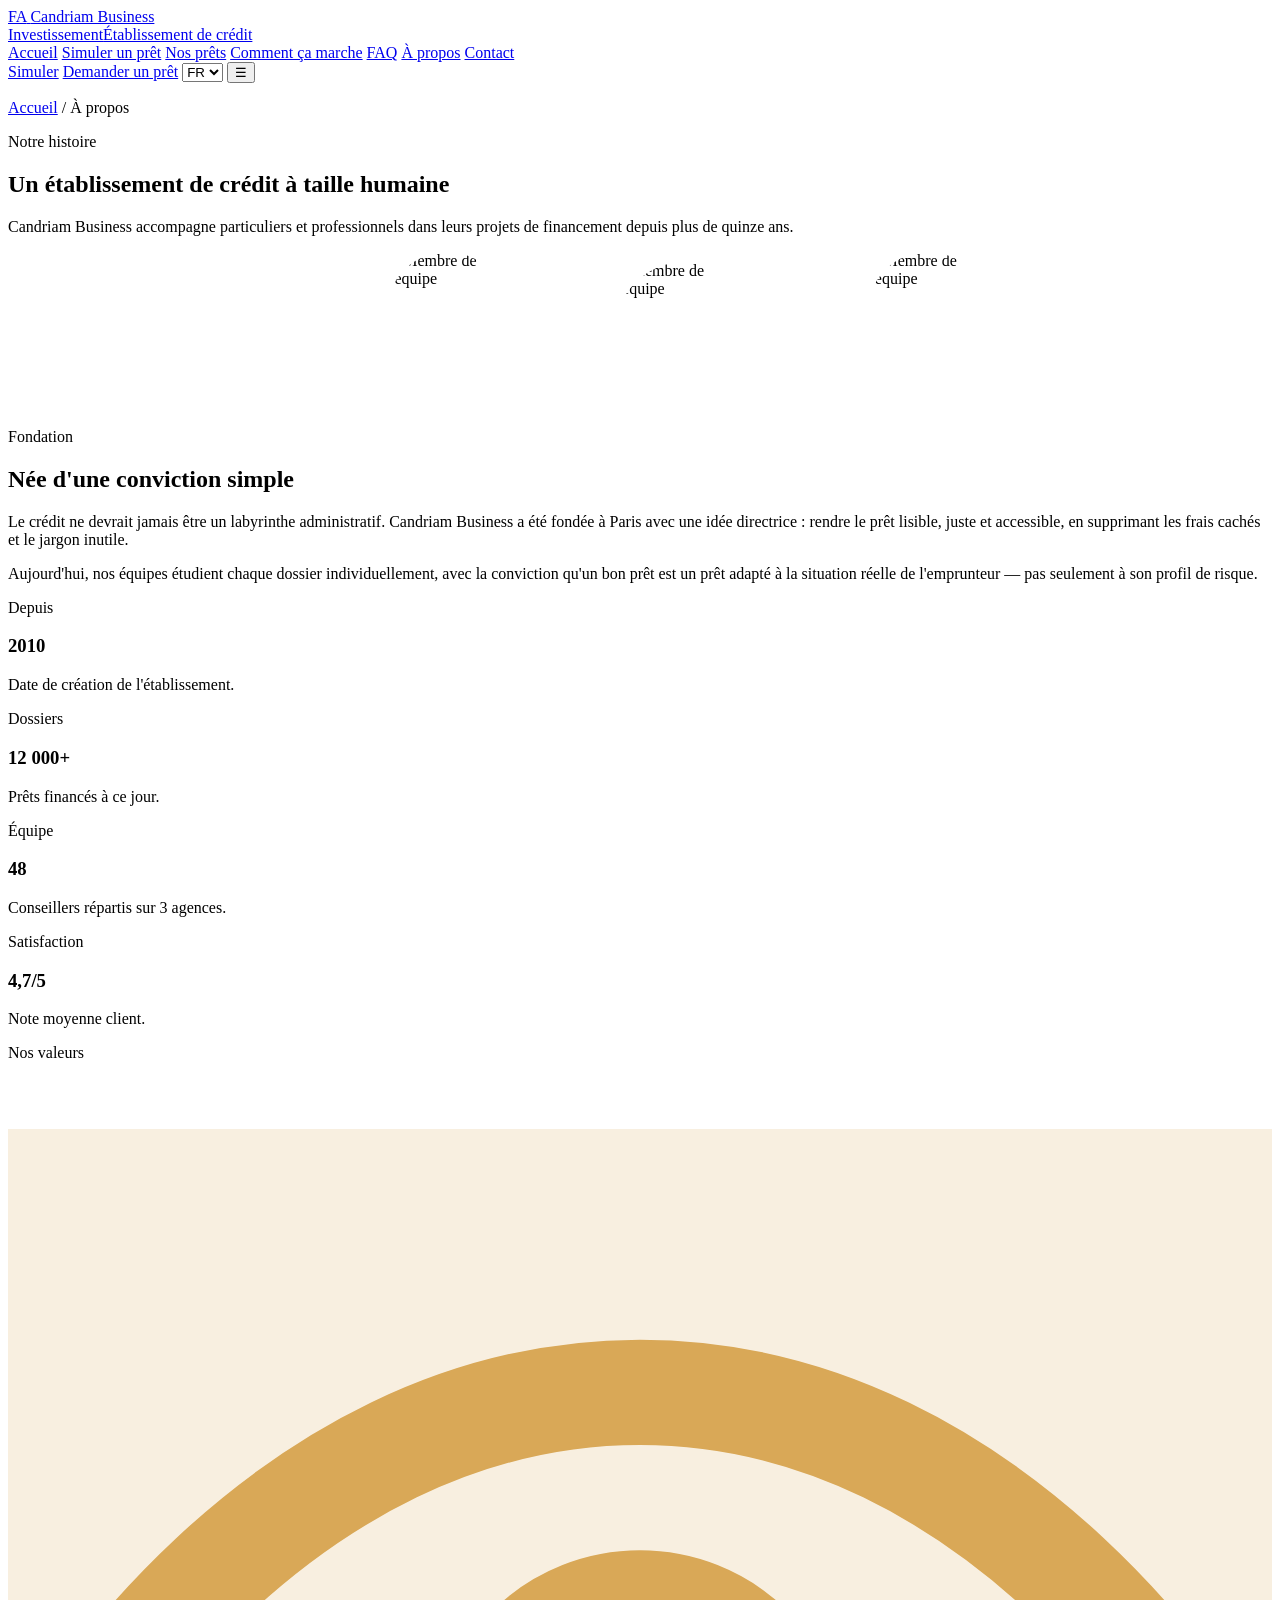
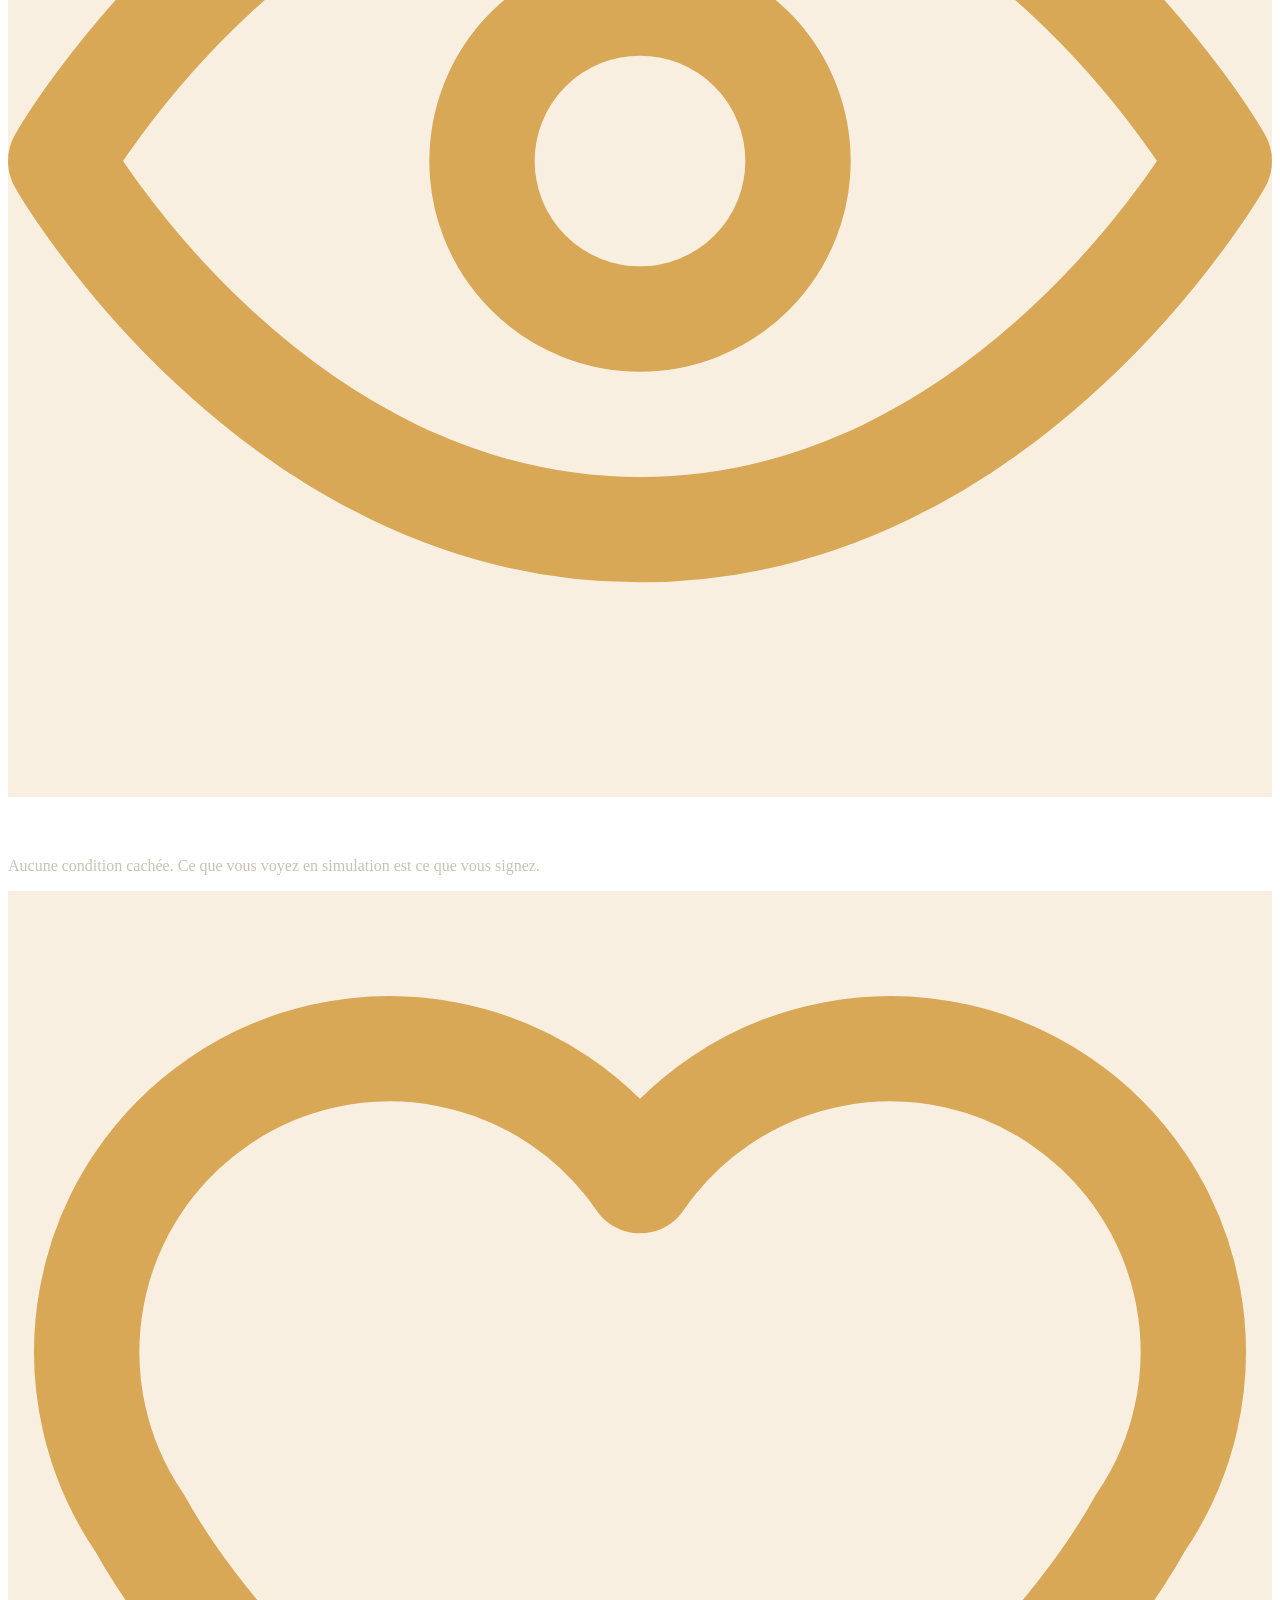
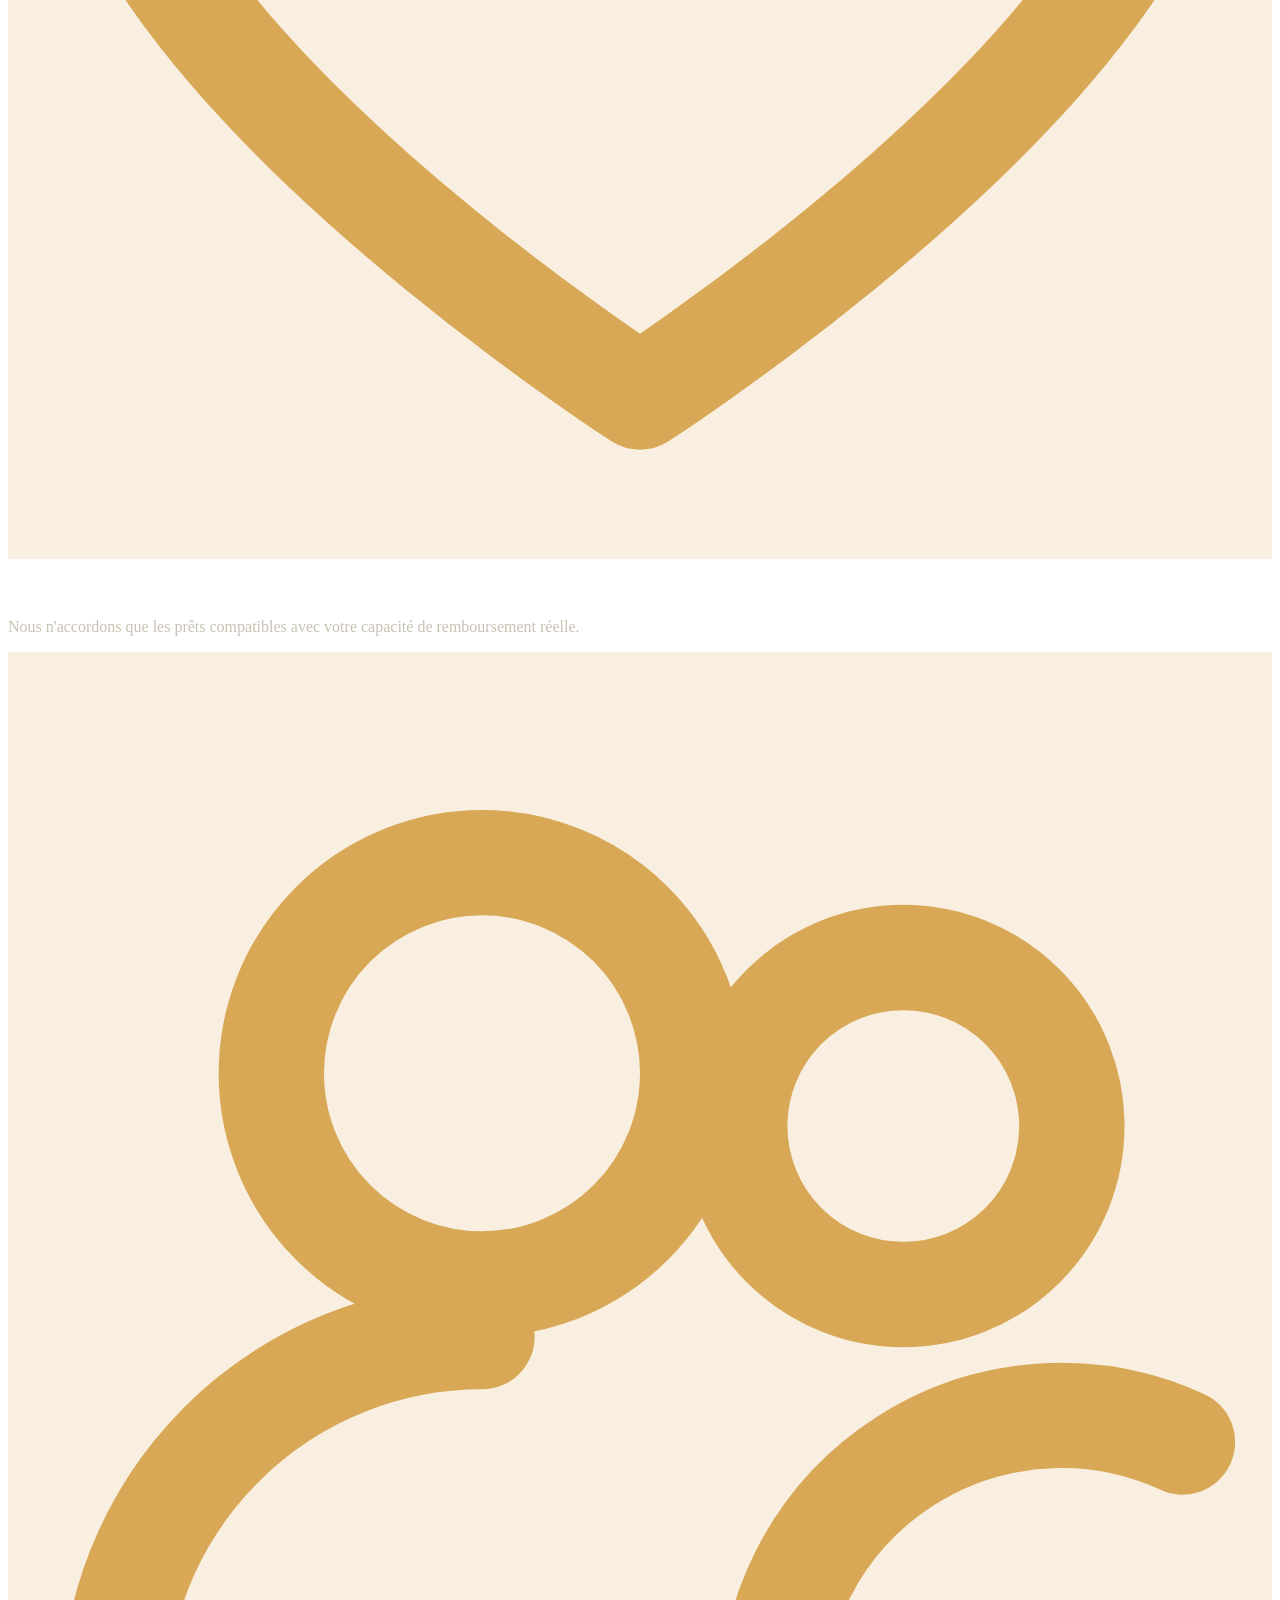
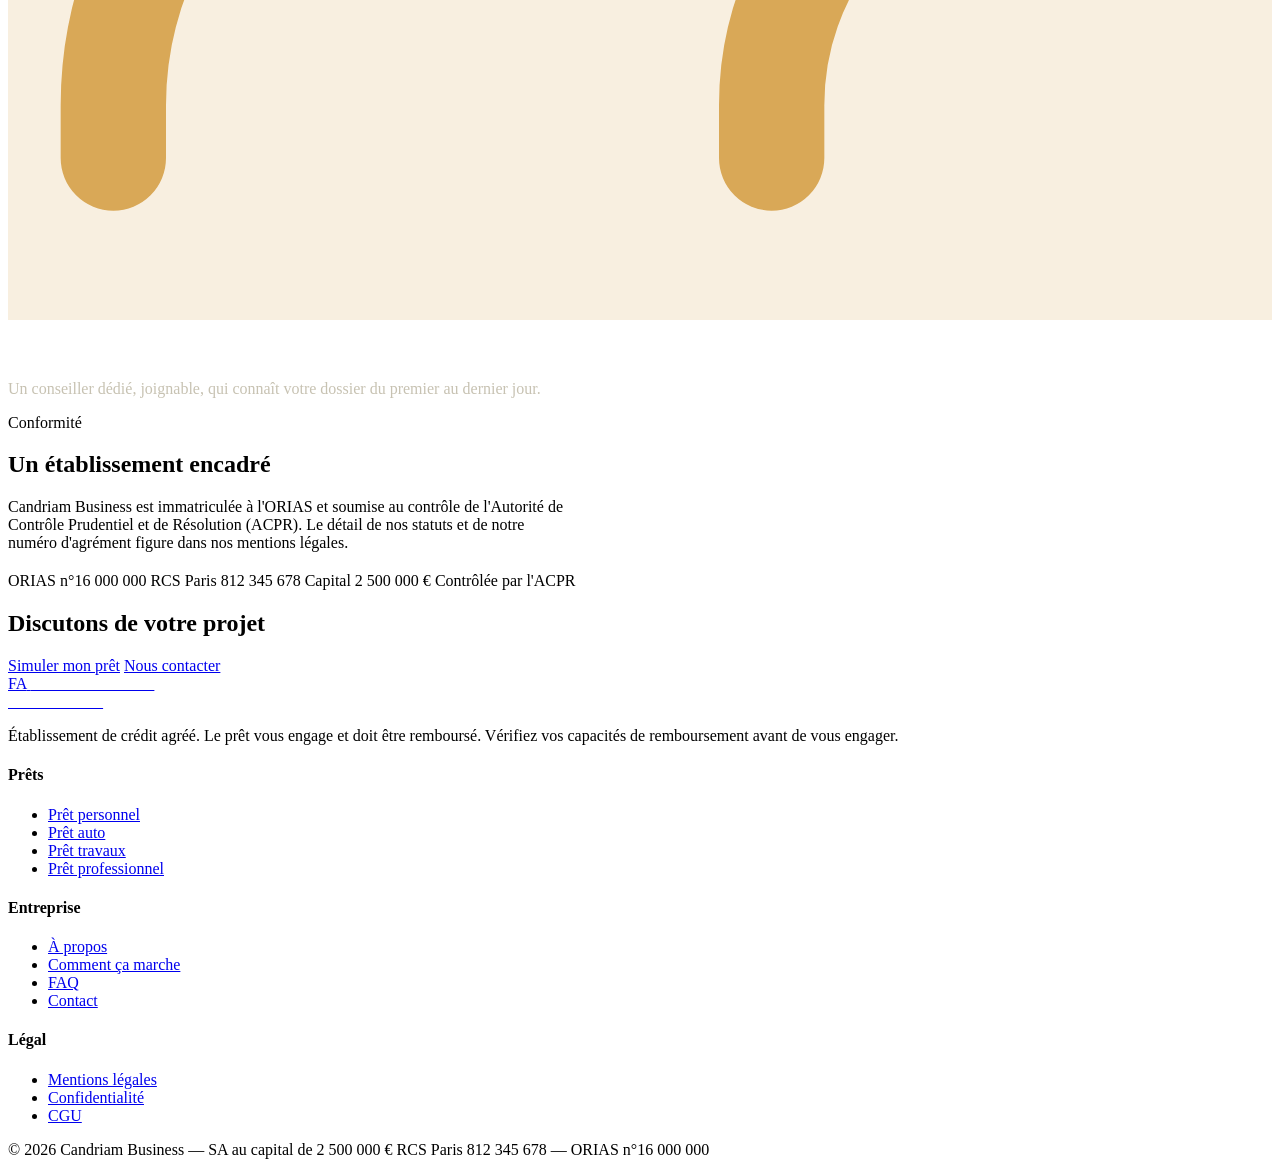
==== a-propos.html @ 4f3c417f "Add files via upload" ====
<!doctype html>
<html lang="fr">
<head>
<meta charset="UTF-8">
<meta name="viewport" content="width=device-width, initial-scale=1.0">
<title>À propos — Candriam Business</title>
<meta name="description" content="Découvrez l'histoire, les valeurs et l'agrément de Candriam Business.">
<link rel="preconnect" href="https://fonts.googleapis.com">
<link href="https://fonts.googleapis.com/css2?family=Fraunces:ital,opsz,wght@0,9..144,500;0,9..144,600;0,9..144,700;1,9..144,500&family=Plus+Jakarta+Sans:wght@400;500;600;700;800&family=JetBrains+Mono:wght@400;500;700&display=swap" rel="stylesheet">
<link rel="stylesheet" href="assets/style.css">
</head>
<body>

<header class="site-header">
  <div class="wrap">
    <a href="index.html" class="brand">
      <span class="brand-mark">FA</span>
      <span class="brand-name">Candriam Business<br>Investissement<span data-i18n="brand_tagline">Établissement de crédit</span></span>
    </a>
    <nav class="main-nav">
      <a href="index.html" data-i18n="nav_accueil">Accueil</a>
      <a href="simulation.html" data-i18n="nav_simuler">Simuler un prêt</a>
      <a href="offres.html" data-i18n="nav_offres">Nos prêts</a>
      <a href="comment-ca-marche.html" data-i18n="nav_comment">Comment ça marche</a>
      <a href="faq.html" data-i18n="nav_faq">FAQ</a>
      <a href="a-propos.html" class="current" data-i18n="nav_apropos">À propos</a>
      <a href="contact.html" data-i18n="nav_contact">Contact</a>
    </nav>
    <div class="nav-cta">
      <a href="simulation.html" class="btn btn-outline btn-small" data-i18n="nav_btn_simuler">Simuler</a>
      <a href="demande.html" class="btn btn-primary btn-small" data-i18n="nav_btn_demander">Demander un prêt</a>
      <select id="lang-switch" class="lang-switch" aria-label="Choisir la langue">
        <option value="fr">FR</option>
        <option value="en">EN</option>
        <option value="es">ES</option>
      </select>
      <button class="burger" aria-label="Ouvrir le menu">☰</button>
    </div>
  </div>
</header>


<section class="page-hero">
  <div class="wrap hero-illu-grid">
    <div>
      <p class="breadcrumb"><a href="index.html">Accueil</a> / À propos</p>
      <p class="eyebrow">Notre histoire</p>
      <h1>Un établissement de crédit à taille humaine</h1>
      <p class="lede">Candriam Business accompagne particuliers et professionnels dans leurs projets de financement depuis plus de quinze ans.</p>
    </div>
    <div style="display:flex;justify-content:center;gap:-10px;position:relative;height:160px;">
      <img src="assets/illustrations/avatar-1.svg" alt="Membre de l'équipe" style="width:120px;height:120px;border-radius:50%;border:5px solid var(--paper);position:absolute;left:30%;top:0;box-shadow:var(--shadow-soft);">
      <img src="assets/illustrations/avatar-2.svg" alt="Membre de l'équipe" style="width:140px;height:140px;border-radius:50%;border:5px solid var(--paper);position:absolute;left:48%;top:10px;box-shadow:var(--shadow-soft);z-index:2;">
      <img src="assets/illustrations/avatar-3.svg" alt="Membre de l'équipe" style="width:120px;height:120px;border-radius:50%;border:5px solid var(--paper);position:absolute;left:68%;top:0;box-shadow:var(--shadow-soft);">
    </div>
  </div>
</section>

<section>
  <div class="wrap grid-2">
    <div>
      <p class="eyebrow">Fondation</p>
      <h2>Née d'une conviction simple</h2>
      <p>Le crédit ne devrait jamais être un labyrinthe administratif. Candriam Business a été fondée à Paris avec une idée directrice : rendre le prêt lisible, juste et accessible, en supprimant les frais cachés et le jargon inutile.</p>
      <p>Aujourd'hui, nos équipes étudient chaque dossier individuellement, avec la conviction qu'un bon prêt est un prêt adapté à la situation réelle de l'emprunteur — pas seulement à son profil de risque.</p>
    </div>
    <div class="grid-2" style="grid-template-columns:1fr 1fr;gap:18px;">
      <div class="card"><span class="num">Depuis</span><h3>2010</h3><p>Date de création de l'établissement.</p></div>
      <div class="card"><span class="num">Dossiers</span><h3>12 000+</h3><p>Prêts financés à ce jour.</p></div>
      <div class="card"><span class="num">Équipe</span><h3>48</h3><p>Conseillers répartis sur 3 agences.</p></div>
      <div class="card"><span class="num">Satisfaction</span><h3>4,7/5</h3><p>Note moyenne client.</p></div>
    </div>
  </div>
</section>

<section class="band">
  <div class="wrap">
    <div class="section-head">
      <p class="eyebrow" style="color:var(--gold);">Nos valeurs</p>
      <h2 style="color:#fff;">Ce qui guide chaque décision</h2>
    </div>
    <div class="grid-3">
      <div class="card" style="background:rgba(255,255,255,.06);border-color:rgba(255,255,255,.18);">
        <div class="icon" style="background:rgba(217,168,87,.18);color:#D9A857;"><svg viewBox="0 0 24 24" fill="none" stroke="currentColor" stroke-width="2" stroke-linecap="round" stroke-linejoin="round"><path d="M1 12s4-7 11-7 11 7 11 7-4 7-11 7-11-7-11-7Z"/><circle cx="12" cy="12" r="3"/></svg></div>
        <h3 style="color:#fff;">Transparence</h3>
        <p style="color:#C7C2B2;">Aucune condition cachée. Ce que vous voyez en simulation est ce que vous signez.</p>
      </div>
      <div class="card" style="background:rgba(255,255,255,.06);border-color:rgba(255,255,255,.18);">
        <div class="icon" style="background:rgba(217,168,87,.18);color:#D9A857;"><svg viewBox="0 0 24 24" fill="none" stroke="currentColor" stroke-width="2" stroke-linecap="round" stroke-linejoin="round"><path d="M12 21s-7-4.5-9.5-9A5.5 5.5 0 0 1 12 5.5 5.5 5.5 0 0 1 21.5 12c-2.5 4.5-9.5 9-9.5 9Z"/></svg></div>
        <h3 style="color:#fff;">Responsabilité</h3>
        <p style="color:#C7C2B2;">Nous n'accordons que les prêts compatibles avec votre capacité de remboursement réelle.</p>
      </div>
      <div class="card" style="background:rgba(255,255,255,.06);border-color:rgba(255,255,255,.18);">
        <div class="icon" style="background:rgba(217,168,87,.18);color:#D9A857;"><svg viewBox="0 0 24 24" fill="none" stroke="currentColor" stroke-width="2" stroke-linecap="round" stroke-linejoin="round"><circle cx="9" cy="8" r="4"/><path d="M2 21v-1a7 7 0 0 1 7-7"/><circle cx="17" cy="9" r="3.2"/><path d="M14.5 21v-1a5.5 5.5 0 0 1 7.8-5"/></svg></div>
        <h3 style="color:#fff;">Proximité</h3>
        <p style="color:#C7C2B2;">Un conseiller dédié, joignable, qui connaît votre dossier du premier au dernier jour.</p>
      </div>
    </div>
  </div>
</section>

<section>
  <div class="wrap">
    <div class="section-head">
      <p class="eyebrow">Conformité</p>
      <h2>Un établissement encadré</h2>
    </div>
    <p class="lede" style="max-width:70ch;">Candriam Business est immatriculée à l'ORIAS et soumise au contrôle de l'Autorité de Contrôle Prudentiel et de Résolution (ACPR). Le détail de nos statuts et de notre numéro d'agrément figure dans nos mentions légales.</p>
    <div class="tag-list" style="margin-top:20px;">
      <span class="pill">ORIAS n°16 000 000</span>
      <span class="pill">RCS Paris 812 345 678</span>
      <span class="pill">Capital 2 500 000 €</span>
      <span class="pill">Contrôlée par l'ACPR</span>
    </div>
  </div>
</section>

<section class="cta-band">
  <div class="wrap">
    <h2>Discutons de votre projet</h2>
    <div class="hero-cta" style="justify-content:center;">
      <a href="simulation.html" class="btn btn-primary">Simuler mon prêt</a>
      <a href="contact.html" class="btn btn-outline">Nous contacter</a>
    </div>
  </div>
</section>


<footer class="site-footer">
  <div class="wrap">
    <div class="footer-grid">
      <div class="footer-brand">
        <a href="index.html" class="brand" style="margin-bottom:16px;">
          <span class="brand-mark">FA</span>
          <span class="brand-name" style="color:#fff;">Candriam Business<br>Investissement</span>
        </a>
        <p data-i18n="footer_disclaimer">Établissement de crédit agréé. Le prêt vous engage et doit être remboursé. Vérifiez vos capacités de remboursement avant de vous engager.</p>
      </div>
      <div>
        <h4 data-i18n="footer_prets">Prêts</h4>
        <ul>
          <li><a href="offres.html#perso" data-i18n="footer_pret_perso">Prêt personnel</a></li>
          <li><a href="offres.html#auto" data-i18n="footer_pret_auto">Prêt auto</a></li>
          <li><a href="offres.html#travaux" data-i18n="footer_pret_travaux">Prêt travaux</a></li>
          <li><a href="offres.html#pro" data-i18n="footer_pret_pro">Prêt professionnel</a></li>
        </ul>
      </div>
      <div>
        <h4 data-i18n="footer_entreprise">Entreprise</h4>
        <ul>
          <li><a href="a-propos.html" data-i18n="footer_apropos">À propos</a></li>
          <li><a href="comment-ca-marche.html" data-i18n="footer_comment">Comment ça marche</a></li>
          <li><a href="faq.html" data-i18n="footer_faq">FAQ</a></li>
          <li><a href="contact.html" data-i18n="footer_contact">Contact</a></li>
        </ul>
      </div>
      <div>
        <h4 data-i18n="footer_legal">Légal</h4>
        <ul>
          <li><a href="mentions-legales.html" data-i18n="footer_mentions">Mentions légales</a></li>
          <li><a href="mentions-legales.html#confidentialite" data-i18n="footer_confidentialite">Confidentialité</a></li>
          <li><a href="mentions-legales.html#cgu" data-i18n="footer_cgu">CGU</a></li>
        </ul>
      </div>
    </div>
    <div class="footer-bottom">
      <span>© 2026 Candriam Business — SA au capital de 2 500 000 €</span>
      <span>RCS Paris 812 345 678 — ORIAS n°16 000 000</span>
    </div>
  </div>
</footer>


<script src="assets/i18n.js"></script>
<script src="assets/lang.js"></script>
<script src="assets/script.js"></script>
</body>
</html>
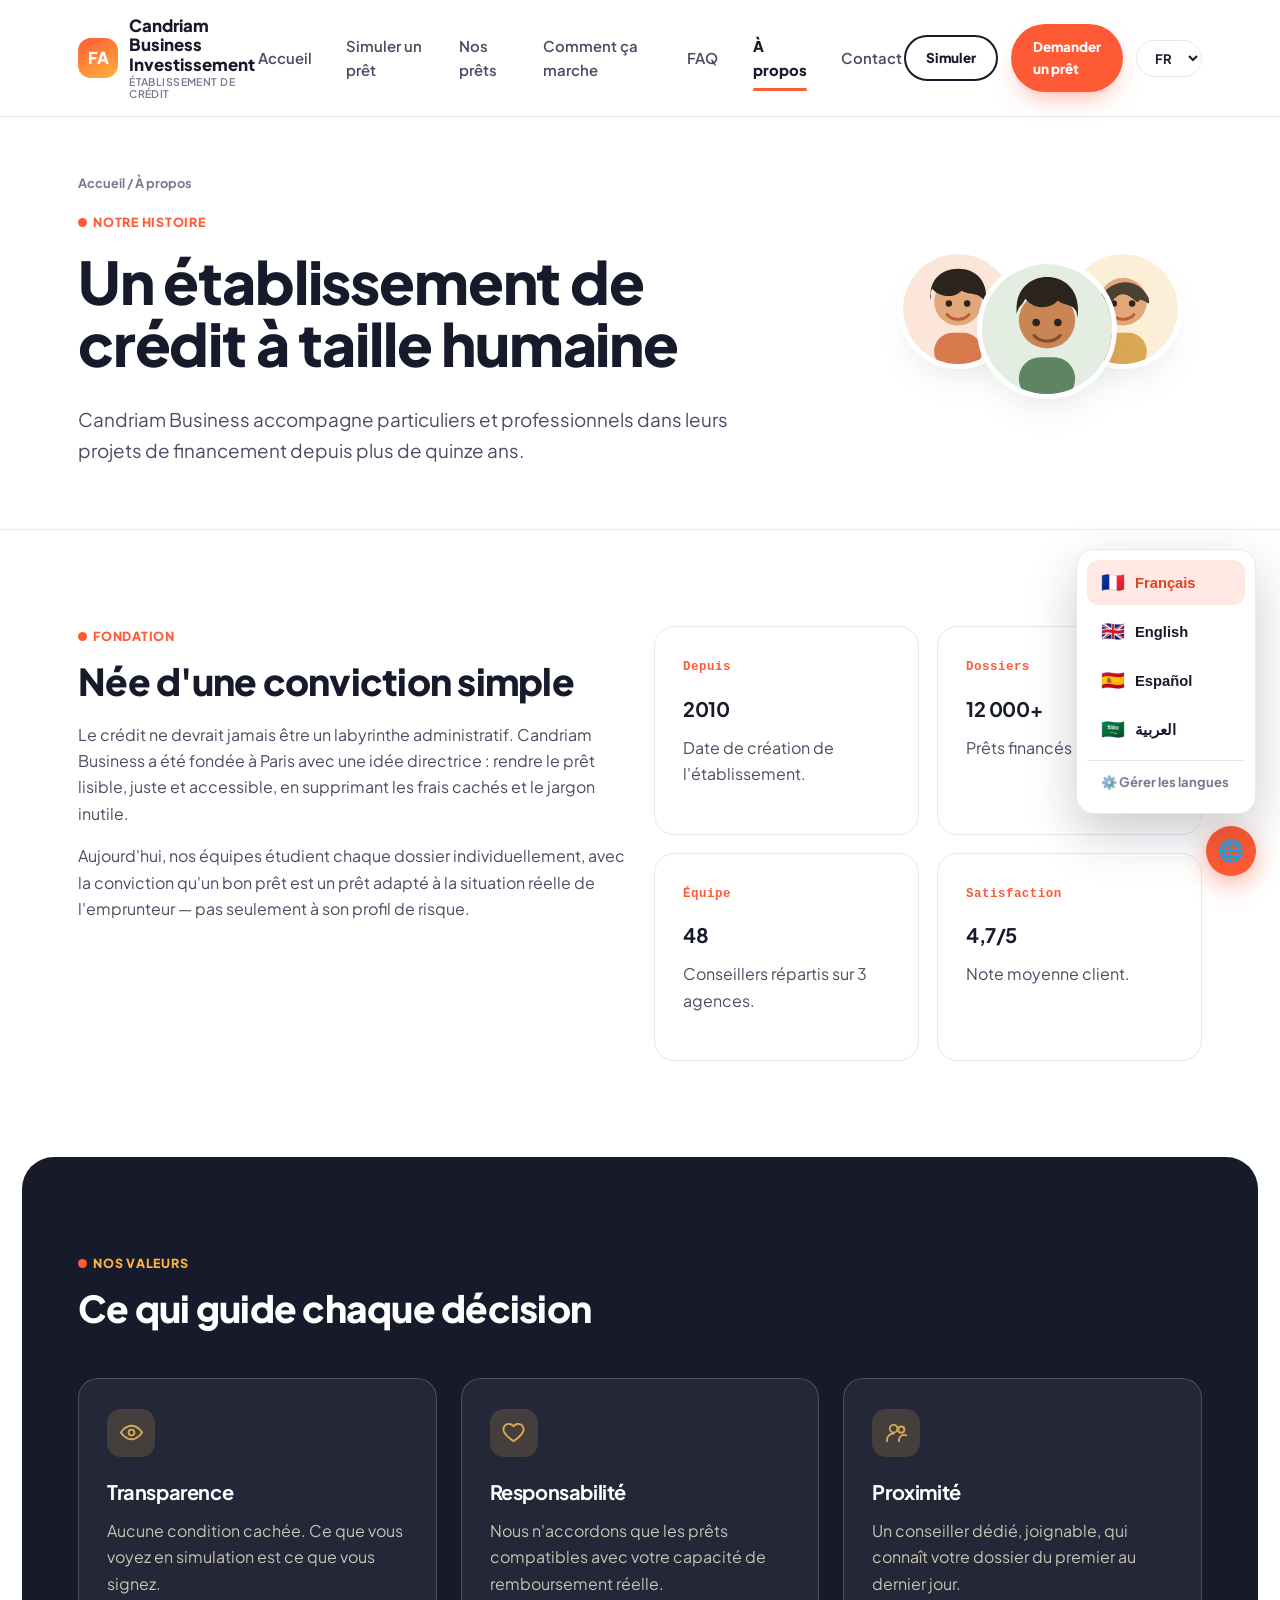
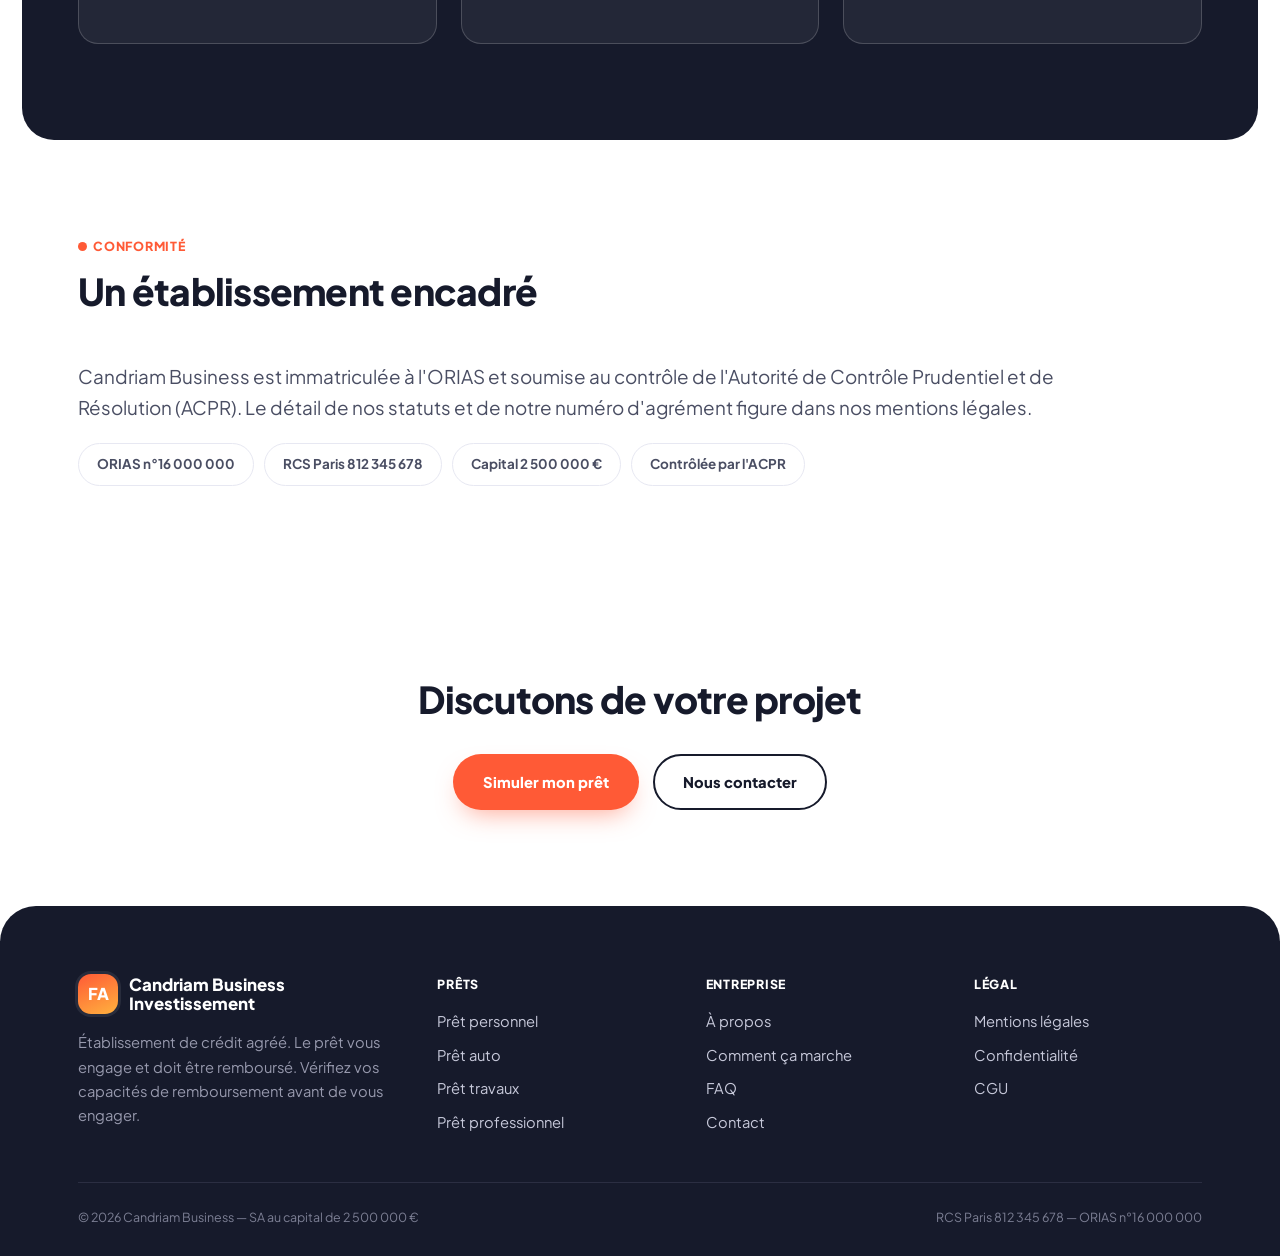
==== commit 67ecc54a: "Update a-propos.html" ====
--- a/a-propos.html
+++ b/a-propos.html
@@ -7,7 +7,7 @@
 <meta name="description" content="Découvrez l'histoire, les valeurs et l'agrément de Candriam Business.">
 <link rel="preconnect" href="https://fonts.googleapis.com">
 <link href="https://fonts.googleapis.com/css2?family=Fraunces:ital,opsz,wght@0,9..144,500;0,9..144,600;0,9..144,700;1,9..144,500&family=Plus+Jakarta+Sans:wght@400;500;600;700;800&family=JetBrains+Mono:wght@400;500;700&display=swap" rel="stylesheet">
-<link rel="stylesheet" href="assets/style.css">
+<link rel="stylesheet" href="style.css">
 </head>
 <body>
 
@@ -49,9 +49,9 @@
       <p class="lede">Candriam Business accompagne particuliers et professionnels dans leurs projets de financement depuis plus de quinze ans.</p>
     </div>
     <div style="display:flex;justify-content:center;gap:-10px;position:relative;height:160px;">
-      <img src="assets/illustrations/avatar-1.svg" alt="Membre de l'équipe" style="width:120px;height:120px;border-radius:50%;border:5px solid var(--paper);position:absolute;left:30%;top:0;box-shadow:var(--shadow-soft);">
-      <img src="assets/illustrations/avatar-2.svg" alt="Membre de l'équipe" style="width:140px;height:140px;border-radius:50%;border:5px solid var(--paper);position:absolute;left:48%;top:10px;box-shadow:var(--shadow-soft);z-index:2;">
-      <img src="assets/illustrations/avatar-3.svg" alt="Membre de l'équipe" style="width:120px;height:120px;border-radius:50%;border:5px solid var(--paper);position:absolute;left:68%;top:0;box-shadow:var(--shadow-soft);">
+      <img src="avatar-1.svg" alt="Membre de l'équipe" style="width:120px;height:120px;border-radius:50%;border:5px solid var(--paper);position:absolute;left:30%;top:0;box-shadow:var(--shadow-soft);">
+      <img src="avatar-2.svg" alt="Membre de l'équipe" style="width:140px;height:140px;border-radius:50%;border:5px solid var(--paper);position:absolute;left:48%;top:10px;box-shadow:var(--shadow-soft);z-index:2;">
+      <img src="avatar-3.svg" alt="Membre de l'équipe" style="width:120px;height:120px;border-radius:50%;border:5px solid var(--paper);position:absolute;left:68%;top:0;box-shadow:var(--shadow-soft);">
     </div>
   </div>
 </section>
@@ -171,8 +171,8 @@
 </footer>
 
 
-<script src="assets/i18n.js"></script>
-<script src="assets/lang.js"></script>
-<script src="assets/script.js"></script>
+<script src="i18n.js"></script>
+<script src="lang.js"></script>
+<script src="script.js"></script>
 </body>
 </html>
--- a/style.css
+++ b/style.css
@@ -0,0 +1,442 @@
+/* ===========================================================
+   France Active Investissement — feuille de style partagée
+   Direction : fintech moderne, façon "broker de crédit en ligne"
+   (inspirée financiar24.es) — couleur vive, blanc, pilules, gros chiffres
+   =========================================================== */
+
+:root{
+  --ink: #161A2B;
+  --ink-soft: #4A4E63;
+  --paper: #FFFFFF;
+  --paper-deep: #F4F5FB;
+  --white: #FFFFFF;
+  --primary: #FF5A36;
+  --primary-dark: #E0431F;
+  --primary-tint: #FFE9E2;
+  --blue: #2F5BFF;
+  --blue-dark: #1E40D6;
+  --blue-tint: #E8EDFF;
+  --sage: #16A06A;
+  --sage-dark: #0F7E54;
+  --sage-tint: #E1F7EC;
+  --gold: #FFB23E;
+  --muted: #767A8F;
+  --line: #E7E8F2;
+  --error: #D6362A;
+
+  --serif: "Fraunces", "Iowan Old Style", Georgia, serif;
+  --sans: "Plus Jakarta Sans", -apple-system, BlinkMacSystemFont, "Segoe UI", sans-serif;
+  --mono: "JetBrains Mono", "SFMono-Regular", Menlo, monospace;
+
+  --max: 1180px;
+  --radius: 20px;
+  --radius-sm: 12px;
+  --radius-pill: 999px;
+  --shadow-soft: 0 20px 45px -28px rgba(22,26,43,.25);
+  --shadow-lift: 0 30px 80px -28px rgba(22,26,43,.28);
+}
+
+*{box-sizing:border-box;}
+html{scroll-behavior:smooth;}
+body{
+  margin:0;
+  background:var(--paper);
+  color:var(--ink);
+  font-family:var(--sans);
+  font-size:16px;
+  line-height:1.65;
+  -webkit-font-smoothing:antialiased;
+}
+
+img{max-width:100%;display:block;}
+a{color:inherit;}
+
+h1,h2,h3,h4{
+  font-family:var(--sans);
+  font-weight:800;
+  margin:0 0 .5em;
+  color:var(--ink);
+  letter-spacing:-0.02em;
+}
+h1{font-size:clamp(2.5rem,4.6vw,3.7rem); line-height:1.05;}
+h2{font-size:clamp(1.75rem,2.9vw,2.35rem); line-height:1.15;}
+h3{font-size:1.25rem;font-weight:700;}
+p{margin:0 0 1em;color:var(--ink-soft);}
+.lede{font-size:1.18rem;color:var(--ink-soft);}
+
+.eyebrow{
+  font-family:var(--sans);
+  font-weight:800;
+  font-size:.78rem;
+  letter-spacing:.06em;
+  text-transform:uppercase;
+  color:var(--primary);
+  display:flex;
+  align-items:center;
+  gap:.5em;
+  margin-bottom:1.1em;
+}
+.eyebrow::before{
+  content:"";
+  width:9px;height:9px;border-radius:50%;
+  background:var(--primary);
+  display:inline-block;
+}
+
+.wrap{max-width:var(--max);margin:0 auto;padding:0 28px;}
+section{padding:96px 0;}
+@media (max-width:760px){ section{padding:56px 0;} }
+
+hr.rule{border:none;border-top:1px solid var(--line);margin:0;}
+
+/* ---------- Header ---------- */
+.site-header{
+  position:sticky; top:0; z-index:50;
+  background:rgba(255,255,255,.92);
+  backdrop-filter:blur(8px);
+  border-bottom:1px solid var(--line);
+}
+.site-header .wrap{
+  display:flex;align-items:center;justify-content:space-between;
+  padding-top:16px;padding-bottom:16px;
+}
+.brand{
+  display:flex;align-items:center;gap:.7em;
+  text-decoration:none;color:var(--ink);
+}
+.brand-mark{
+  width:40px;height:40px;border-radius:13px;
+  background:linear-gradient(155deg, var(--primary), var(--gold));
+  display:flex;align-items:center;justify-content:center;
+  font-family:var(--sans); font-weight:800; font-size:1.02rem; color:var(--white);
+  flex:none;
+}
+.brand-name{font-family:var(--sans);font-weight:800;font-size:1.05rem;line-height:1.15;}
+.brand-name span{display:block;font-family:var(--sans);font-size:.66rem;letter-spacing:.04em;color:var(--muted);text-transform:uppercase;font-weight:600;margin-top:2px;}
+
+nav.main-nav{display:flex;gap:1.9em;align-items:center;}
+nav.main-nav a{
+  text-decoration:none;font-size:.93rem;font-weight:600;color:var(--ink-soft);
+  position:relative;padding:6px 2px;
+}
+nav.main-nav a:hover{color:var(--primary);}
+nav.main-nav a.current{color:var(--ink);font-weight:800;}
+nav.main-nav a.current::after{
+  content:"";position:absolute;left:2px;right:2px;bottom:-2px;height:3px;border-radius:2px;background:var(--primary);
+}
+
+.btn{
+  display:inline-flex;align-items:center;gap:.5em;
+  font-family:var(--sans);font-weight:800;font-size:.92rem;
+  padding:14px 28px;border-radius:var(--radius-pill);
+  text-decoration:none;border:2px solid transparent;cursor:pointer;
+  transition:transform .18s ease, background .18s ease, border-color .18s ease, color .18s ease, box-shadow .18s ease;
+}
+.btn-primary{background:var(--primary);color:var(--white);box-shadow:0 12px 26px -10px rgba(255,90,54,.55);}
+.btn-primary:hover{background:var(--primary-dark);transform:translateY(-2px);box-shadow:0 16px 30px -10px rgba(255,90,54,.65);}
+.btn-outline{border-color:var(--ink);color:var(--ink);background:transparent;}
+.btn-outline:hover{background:var(--ink);color:var(--white);transform:translateY(-2px);}
+.btn-ghost{color:var(--ink-soft);padding:13px 6px;border-radius:0;}
+.btn-ghost:hover{color:var(--primary);}
+.btn-small{padding:10px 20px;font-size:.84rem;}
+.btn:active{transform:scale(.97);}
+
+.nav-cta{display:flex;gap:.8em;align-items:center;}
+.lang-switch{
+  font-family:var(--sans);font-weight:700;font-size:.82rem;color:var(--ink);
+  border:1.5px solid var(--line);border-radius:var(--radius-pill);
+  padding:8px 14px;background:var(--white);cursor:pointer;
+}
+.lang-switch:focus{outline:none;border-color:var(--primary);}
+.burger{display:none;}
+
+@media (max-width:880px){
+  nav.main-nav{
+    position:fixed; inset:68px 0 0 0; background:var(--paper);
+    flex-direction:column; align-items:flex-start; padding:30px 28px;
+    gap:1.4em; transform:translateY(-110%); transition:transform .25s ease;
+    border-top:1px solid var(--line);
+  }
+  nav.main-nav.open{transform:translateY(0);}
+  nav.main-nav a{font-size:1.1rem;}
+  .burger{
+    display:block;background:var(--white);border:1px solid var(--line);border-radius:var(--radius-sm);
+    width:42px;height:42px;cursor:pointer;
+  }
+  .nav-cta .btn-outline{display:none;}
+}
+
+/* ---------- Footer ---------- */
+.site-footer{
+  background:var(--ink); color:#C7C9DA;
+  padding:68px 0 28px;
+  border-radius:36px 36px 0 0;
+}
+.site-footer a{color:#C7C9DA;text-decoration:none;}
+.site-footer a:hover{color:var(--gold);}
+.footer-grid{
+  display:grid;grid-template-columns:1.4fr 1fr 1fr 1fr;gap:40px;
+  padding-bottom:40px;
+}
+.footer-grid h4{color:var(--white);font-size:.78rem;letter-spacing:.06em;text-transform:uppercase;font-family:var(--sans);font-weight:800;margin-bottom:1.1em;}
+.footer-grid ul{list-style:none;margin:0;padding:0;display:flex;flex-direction:column;gap:.65em;font-size:.92rem;}
+.footer-grid p{color:#9799AD;font-size:.92rem;}
+.footer-brand .brand-mark{box-shadow:0 0 0 3px rgba(255,255,255,.08);}
+.footer-bottom{
+  border-top:1px solid #2B2E42;padding-top:24px;
+  display:flex;justify-content:space-between;flex-wrap:wrap;gap:10px;
+  font-size:.78rem;color:#7C7F94;
+}
+@media (max-width:760px){ .footer-grid{grid-template-columns:1fr 1fr;} }
+
+/* ---------- Ledger card -> carte de simulation fintech ---------- */
+.ledger{
+  background:var(--white);
+  border:1px solid var(--line);
+  border-radius:28px;
+  box-shadow:var(--shadow-lift);
+  position:relative;
+  overflow:hidden;
+}
+.ledger::before{
+  content:"";position:absolute;top:0;left:0;right:0;height:7px;
+  background:linear-gradient(90deg, var(--primary), var(--gold), var(--blue));
+}
+.ledger-head{
+  padding:26px 28px 20px;border-bottom:1px solid var(--line);
+  display:flex;justify-content:space-between;align-items:baseline;
+  margin-top:7px;
+}
+.ledger-head strong{font-family:var(--sans);font-weight:800;font-size:1.1rem;}
+.ledger-head .tag{
+  font-size:.7rem;letter-spacing:.04em;text-transform:uppercase;color:var(--sage-dark);
+  background:var(--sage-tint);padding:5px 12px;border-radius:var(--radius-pill);font-weight:800;
+}
+.ledger-body{padding:26px 28px;}
+
+.field{margin-bottom:24px;}
+.field label{
+  display:flex;justify-content:space-between;align-items:baseline;
+  font-size:.85rem;color:var(--muted);margin-bottom:10px;
+  font-weight:700;
+}
+.field label .val{font-family:var(--sans);color:var(--primary-dark);font-weight:800;font-size:1.05rem;}
+input[type=range]{
+  -webkit-appearance:none;width:100%;height:8px;border-radius:99px;
+  background:linear-gradient(90deg, var(--primary-tint), var(--paper-deep)); outline:none;margin:0;
+}
+input[type=range]::-webkit-slider-thumb{
+  -webkit-appearance:none;width:24px;height:24px;border-radius:50%;
+  background:var(--primary);cursor:pointer;border:5px solid var(--white);box-shadow:0 4px 14px rgba(224,67,31,.5);
+}
+input[type=range]::-moz-range-thumb{
+  width:24px;height:24px;border-radius:50%;background:var(--primary);cursor:pointer;border:5px solid var(--white);box-shadow:0 4px 14px rgba(224,67,31,.5);
+}
+
+select, input[type=text], input[type=email], input[type=tel], input[type=number], textarea{
+  width:100%;font-family:var(--sans);font-size:.95rem;color:var(--ink);
+  padding:14px 16px;border:2px solid var(--line);border-radius:var(--radius-pill);
+  background:var(--white);
+}
+textarea{border-radius:var(--radius-sm);}
+select:focus, input:focus, textarea:focus{
+  outline:none;border-color:var(--primary);box-shadow:0 0 0 4px var(--primary-tint);
+}
+textarea{resize:vertical;min-height:110px;font-family:var(--sans);}
+
+.ledger-result{
+  margin-top:6px;background:var(--paper-deep);border:1px solid var(--line);border-radius:var(--radius-sm);padding:18px 20px;
+}
+.ledger-result .row{display:flex;justify-content:space-between;font-size:.88rem;padding:6px 0;color:var(--ink-soft);}
+.ledger-result .row strong{color:var(--ink);font-family:var(--sans);}
+.ledger-result .row.total{
+  border-top:1px solid var(--line);margin-top:8px;padding-top:14px;
+  font-size:1.05rem;color:var(--ink);font-weight:700;
+}
+.ledger-result .row.total strong{font-size:1.6rem;color:var(--primary);font-family:var(--sans);font-weight:800;}
+
+.ledger-foot{
+  padding:18px 28px 26px;display:flex;justify-content:space-between;align-items:center;gap:10px;
+}
+.ledger-foot small{font-size:.74rem;color:var(--muted);}
+
+/* puces de montant façon financiar24 */
+.amount-chips{display:flex;flex-wrap:wrap;gap:8px;margin-bottom:24px;}
+.amount-chips button{
+  border:2px solid var(--line);background:var(--white);color:var(--ink-soft);
+  padding:9px 16px;border-radius:var(--radius-pill);font-family:var(--sans);font-weight:700;font-size:.85rem;
+  cursor:pointer;transition:all .15s ease;
+}
+.amount-chips button.active{background:var(--primary);border-color:var(--primary);color:var(--white);}
+.amount-chips button:hover:not(.active){border-color:var(--primary);color:var(--primary);}
+
+/* ---------- Hero ---------- */
+.hero{padding:60px 0 100px;position:relative;overflow:hidden;}
+.hero .wrap{display:grid;grid-template-columns:1.05fr .95fr;gap:64px;align-items:start;position:relative;z-index:1;}
+.hero-copy p.lede{max-width:46ch;}
+.hero-stats{display:flex;gap:34px;margin-top:40px;flex-wrap:wrap;}
+.hero-stats div{
+  background:var(--paper-deep);border:1px solid var(--line);border-radius:16px;padding:16px 20px;min-width:118px;
+}
+.hero-stats div strong{display:block;font-family:var(--sans);font-weight:800;font-size:1.7rem;color:var(--primary);}
+.hero-stats div span{font-size:.74rem;color:var(--muted);font-weight:700;text-transform:uppercase;letter-spacing:.03em;}
+.hero-cta{display:flex;gap:14px;margin-top:34px;flex-wrap:wrap;}
+.hero-blob{
+  position:absolute;border-radius:50%;filter:blur(70px);opacity:.35;z-index:0;
+}
+@media (max-width:980px){
+  .hero .wrap{grid-template-columns:1fr;}
+}
+
+/* ---------- Generic sections ---------- */
+.section-head{max-width:640px;margin-bottom:48px;}
+.section-head.center{margin-left:auto;margin-right:auto;text-align:center;}
+
+.grid-3{display:grid;grid-template-columns:repeat(3,1fr);gap:24px;}
+.grid-2{display:grid;grid-template-columns:repeat(2,1fr);gap:28px;}
+@media (max-width:880px){ .grid-3{grid-template-columns:1fr 1fr;} }
+@media (max-width:640px){ .grid-3, .grid-2{grid-template-columns:1fr;} }
+
+.card{
+  background:var(--white);border:1px solid var(--line);padding:30px 28px;border-radius:var(--radius);
+  transition:transform .2s ease, box-shadow .2s ease, border-color .2s ease;
+}
+.card:hover{transform:translateY(-4px);box-shadow:var(--shadow-soft);border-color:transparent;}
+.card .icon{
+  width:48px;height:48px;border-radius:14px;background:var(--primary-tint);
+  display:flex;align-items:center;justify-content:center;margin-bottom:18px;
+  color:var(--primary);
+}
+.card .icon svg{width:23px;height:23px;}
+.card .num{font-family:var(--mono);color:var(--primary);font-size:.78rem;letter-spacing:.04em;margin-bottom:14px;display:block;font-weight:700;}
+
+.band{background:var(--ink);color:var(--paper);border-radius:32px;margin:0 auto;max-width:calc(var(--max) + 56px);}
+.band h2, .band h3{color:var(--white);}
+.band p{color:#A9ABC0;}
+.band .wrap{padding:0 28px;}
+
+.band-forest{background:var(--blue);color:var(--white);border-radius:32px;margin:0 auto;max-width:calc(var(--max) + 56px);}
+.band-forest h2{color:var(--white);}
+.band-forest p{color:#DCE4FF;}
+.band-forest .wrap{padding:0 28px;}
+
+section:has(> .band), section:has(> .band-forest){padding:48px 28px;}
+@media (max-width:760px){
+  section:has(> .band), section:has(> .band-forest){padding:24px 16px;}
+  .band, .band-forest{border-radius:24px;}
+}
+
+table.compare{width:100%;border-collapse:separate;border-spacing:0;background:var(--white);border:1px solid var(--line);border-radius:var(--radius);overflow:hidden;}
+table.compare th, table.compare td{
+  text-align:left;padding:17px 18px;border-bottom:1px solid var(--line);font-size:.92rem;
+}
+table.compare tr:last-child td{border-bottom:none;}
+table.compare th{font-size:.72rem;text-transform:uppercase;letter-spacing:.05em;color:var(--muted);font-weight:800;background:var(--paper-deep);}
+table.compare td strong{font-family:var(--sans);color:var(--primary);font-size:1.05rem;font-weight:800;}
+
+/* étapes — gros chiffres ronds façon financiar24 */
+.steps{display:flex;flex-direction:column;}
+.step{display:flex;gap:26px;padding:30px 0;border-top:1px solid var(--line);align-items:flex-start;}
+.step:last-child{border-bottom:1px solid var(--line);}
+.step .n{
+  font-family:var(--sans);font-weight:800;font-size:1.3rem;
+  width:58px;height:58px;flex:none;border-radius:50%;
+  background:var(--primary-tint);color:var(--primary);
+  display:flex;align-items:center;justify-content:center;
+}
+
+.tag-list{display:flex;flex-wrap:wrap;gap:10px;}
+.pill{
+  border:1px solid var(--line);background:var(--white);padding:9px 18px;font-size:.84rem;border-radius:var(--radius-pill);color:var(--ink-soft);
+  font-weight:700;
+}
+
+/* bandeau partenaires */
+.partners-strip{
+  display:flex;align-items:center;justify-content:space-between;flex-wrap:wrap;gap:32px;
+  padding:34px 0;border-top:1px solid var(--line);border-bottom:1px solid var(--line);
+}
+.partners-strip span{
+  font-family:var(--sans);font-weight:800;color:var(--muted);font-size:1rem;letter-spacing:.01em;opacity:.7;
+}
+
+/* ---------- Form pages ---------- */
+.form-shell{
+  display:grid;grid-template-columns:1fr 360px;gap:48px;align-items:start;
+}
+@media (max-width:980px){.form-shell{grid-template-columns:1fr;}}
+.panel{
+  background:var(--white);border:1px solid var(--line);padding:38px;border-radius:var(--radius);
+}
+.panel h3{margin-bottom:6px;}
+.form-row{display:grid;grid-template-columns:1fr 1fr;gap:18px;}
+@media (max-width:560px){.form-row{grid-template-columns:1fr;}}
+.field-block{margin-bottom:20px;}
+.field-block label{display:block;font-size:.85rem;color:var(--ink-soft);margin-bottom:7px;font-weight:700;}
+.field-block .hint{font-size:.78rem;color:var(--muted);margin-top:6px;}
+fieldset{border:none;padding:0;margin:0 0 26px;}
+fieldset legend{font-weight:800;font-size:.85rem;margin-bottom:10px;padding:0;}
+.radio-grid{display:grid;grid-template-columns:1fr 1fr;gap:10px;}
+.radio-card{
+  border:2px solid var(--line);border-radius:var(--radius-pill);padding:13px 18px;display:flex;align-items:center;gap:10px;cursor:pointer;font-size:.9rem;font-weight:600;
+  transition:border-color .15s ease, background .15s ease;
+}
+.radio-card input{margin:0;accent-color:var(--primary);}
+.radio-card:has(input:checked){border-color:var(--primary);background:var(--primary-tint);}
+
+.progress-steps{display:flex;gap:8px;margin-bottom:30px;}
+.progress-steps span{height:5px;flex:1;background:var(--line);border-radius:99px;}
+.progress-steps span.done{background:var(--primary);}
+
+.sticky-note{position:sticky;top:100px;}
+
+.checklist{list-style:none;padding:0;margin:0;}
+.checklist li{display:flex;gap:10px;padding:10px 0;border-bottom:1px solid var(--line);font-size:.88rem;color:var(--ink-soft);}
+.checklist li:last-child{border-bottom:none;}
+.checklist li::before{content:"✓";color:var(--sage-dark);font-weight:800;}
+
+.alert{
+  border:1.5px solid var(--line);border-left:5px solid var(--gold);padding:18px 20px;font-size:.88rem;color:var(--ink-soft);background:var(--paper-deep);
+  margin-bottom:24px;border-radius:var(--radius-sm);
+}
+.alert.success{border-left-color:var(--sage);background:var(--sage-tint);}
+
+/* ---------- Page hero (inner pages) ---------- */
+.page-hero{padding:56px 0 44px;border-bottom:1px solid var(--line);}
+.hero-illu-grid{display:grid;grid-template-columns:1.2fr .8fr;gap:40px;align-items:center;}
+.hero-illu-img{max-width:320px;justify-self:center;}
+@media (max-width:760px){
+  .hero-illu-grid{grid-template-columns:1fr;}
+  .hero-illu-img{max-width:220px;order:-1;}
+}
+.page-hero .eyebrow{margin-bottom:18px;}
+.page-hero p.lede{max-width:60ch;}
+.breadcrumb{font-size:.8rem;color:var(--muted);margin-bottom:18px;font-weight:700;}
+.breadcrumb a{color:var(--muted);text-decoration:none;}
+.breadcrumb a:hover{color:var(--primary);}
+
+/* faq */
+.faq-item{border-bottom:1px solid var(--line);}
+.faq-item summary{
+  padding:22px 4px;cursor:pointer;font-weight:800;font-family:var(--sans);font-size:1.08rem;
+  display:flex;justify-content:space-between;align-items:center;list-style:none;gap:20px;
+}
+.faq-item summary::-webkit-details-marker{display:none;}
+.faq-item summary::after{
+  content:"+";font-family:var(--sans);color:var(--white);font-size:1.1rem;font-weight:800;
+  background:var(--primary);width:30px;height:30px;border-radius:50%;flex:none;
+  display:flex;align-items:center;justify-content:center;
+}
+.faq-item[open] summary::after{content:"–";}
+.faq-item p{padding:0 4px 22px;max-width:70ch;}
+
+.accent-line{width:44px;height:4px;border-radius:99px;background:var(--primary);margin:18px 0;}
+
+.cta-band{text-align:center;}
+.cta-band .wrap{max-width:680px;}
+
+::selection{background:var(--primary-tint);color:var(--primary-dark);}
+
+@media (max-width:560px){
+  .hero-stats{gap:14px;}
+}
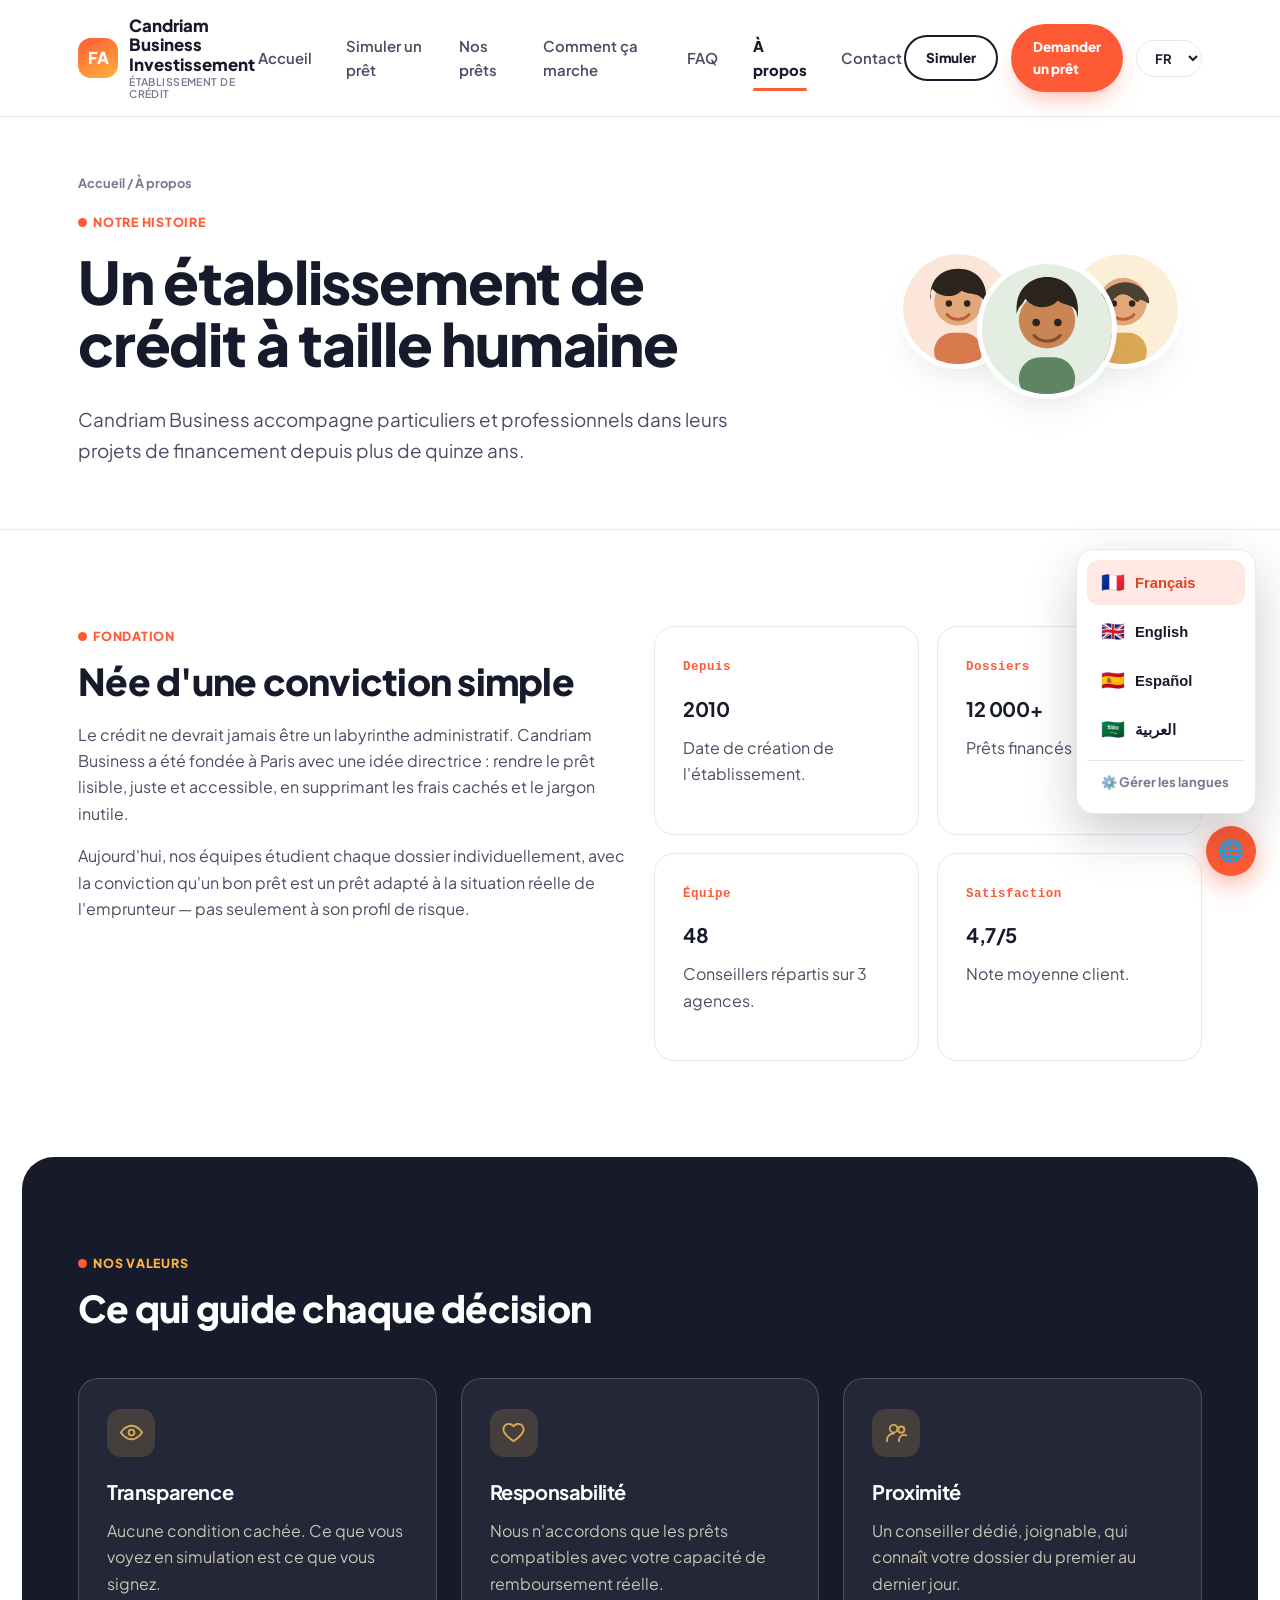
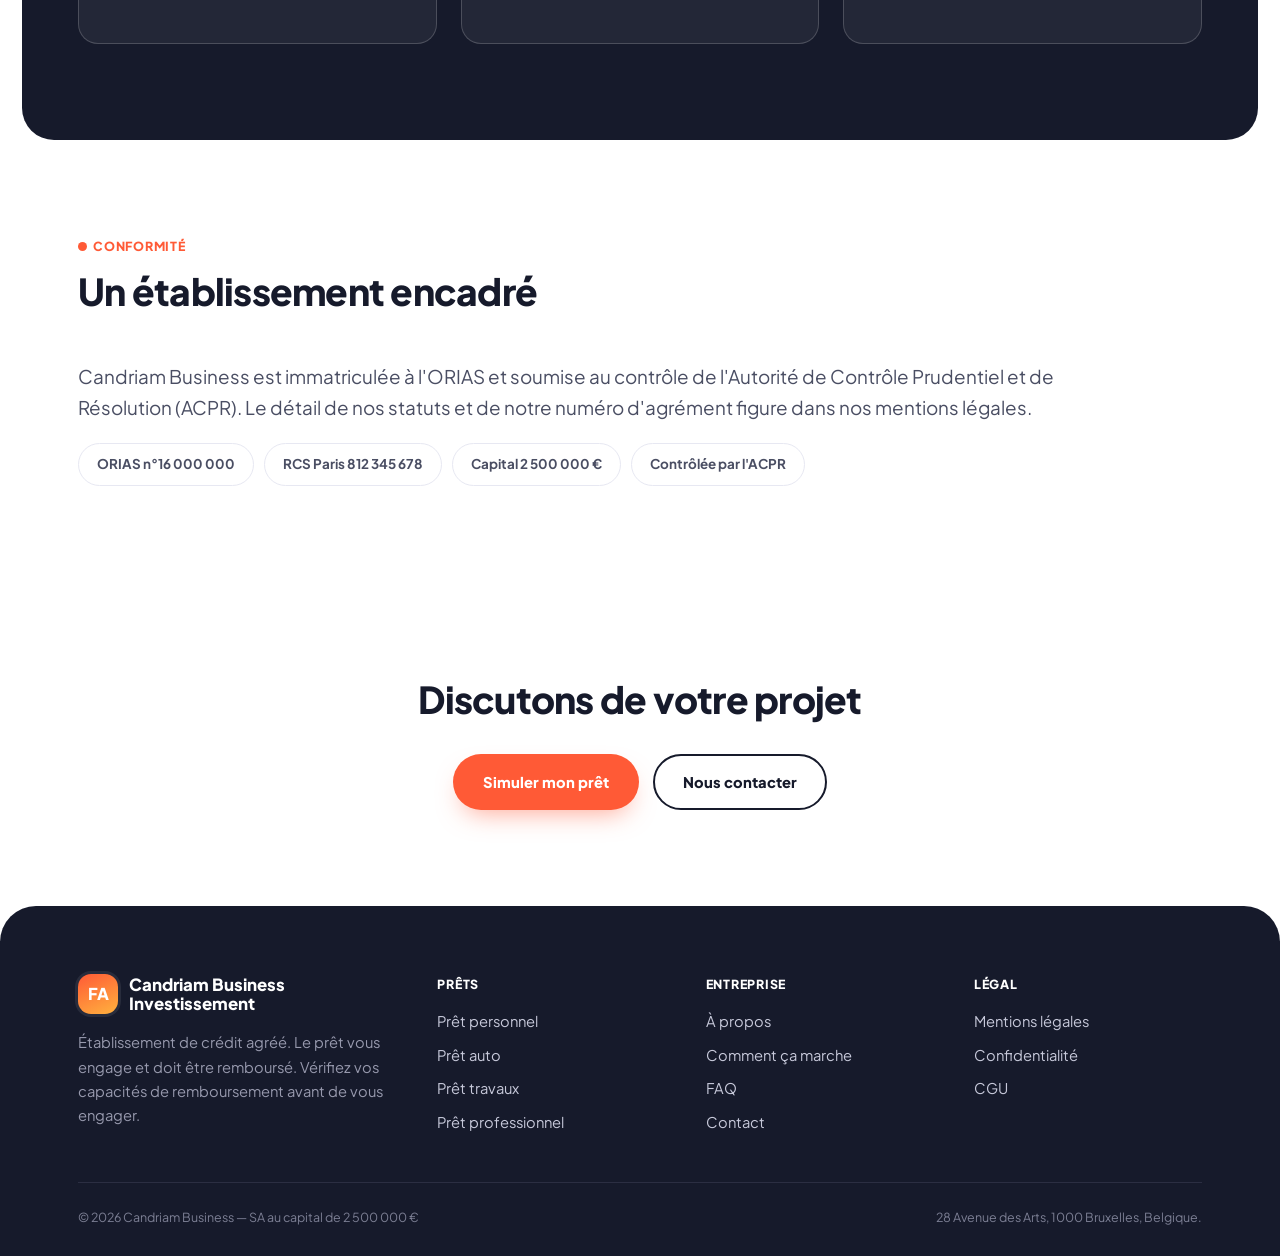
==== commit 75bf5662: "Update a-propos.html" ====
--- a/a-propos.html
+++ b/a-propos.html
@@ -165,7 +165,7 @@
     </div>
     <div class="footer-bottom">
       <span>© 2026 Candriam Business — SA au capital de 2 500 000 €</span>
-      <span>RCS Paris 812 345 678 — ORIAS n°16 000 000</span>
+      <span>28 Avenue des Arts, 1000 Bruxelles, Belgique.</span>
     </div>
   </div>
 </footer>
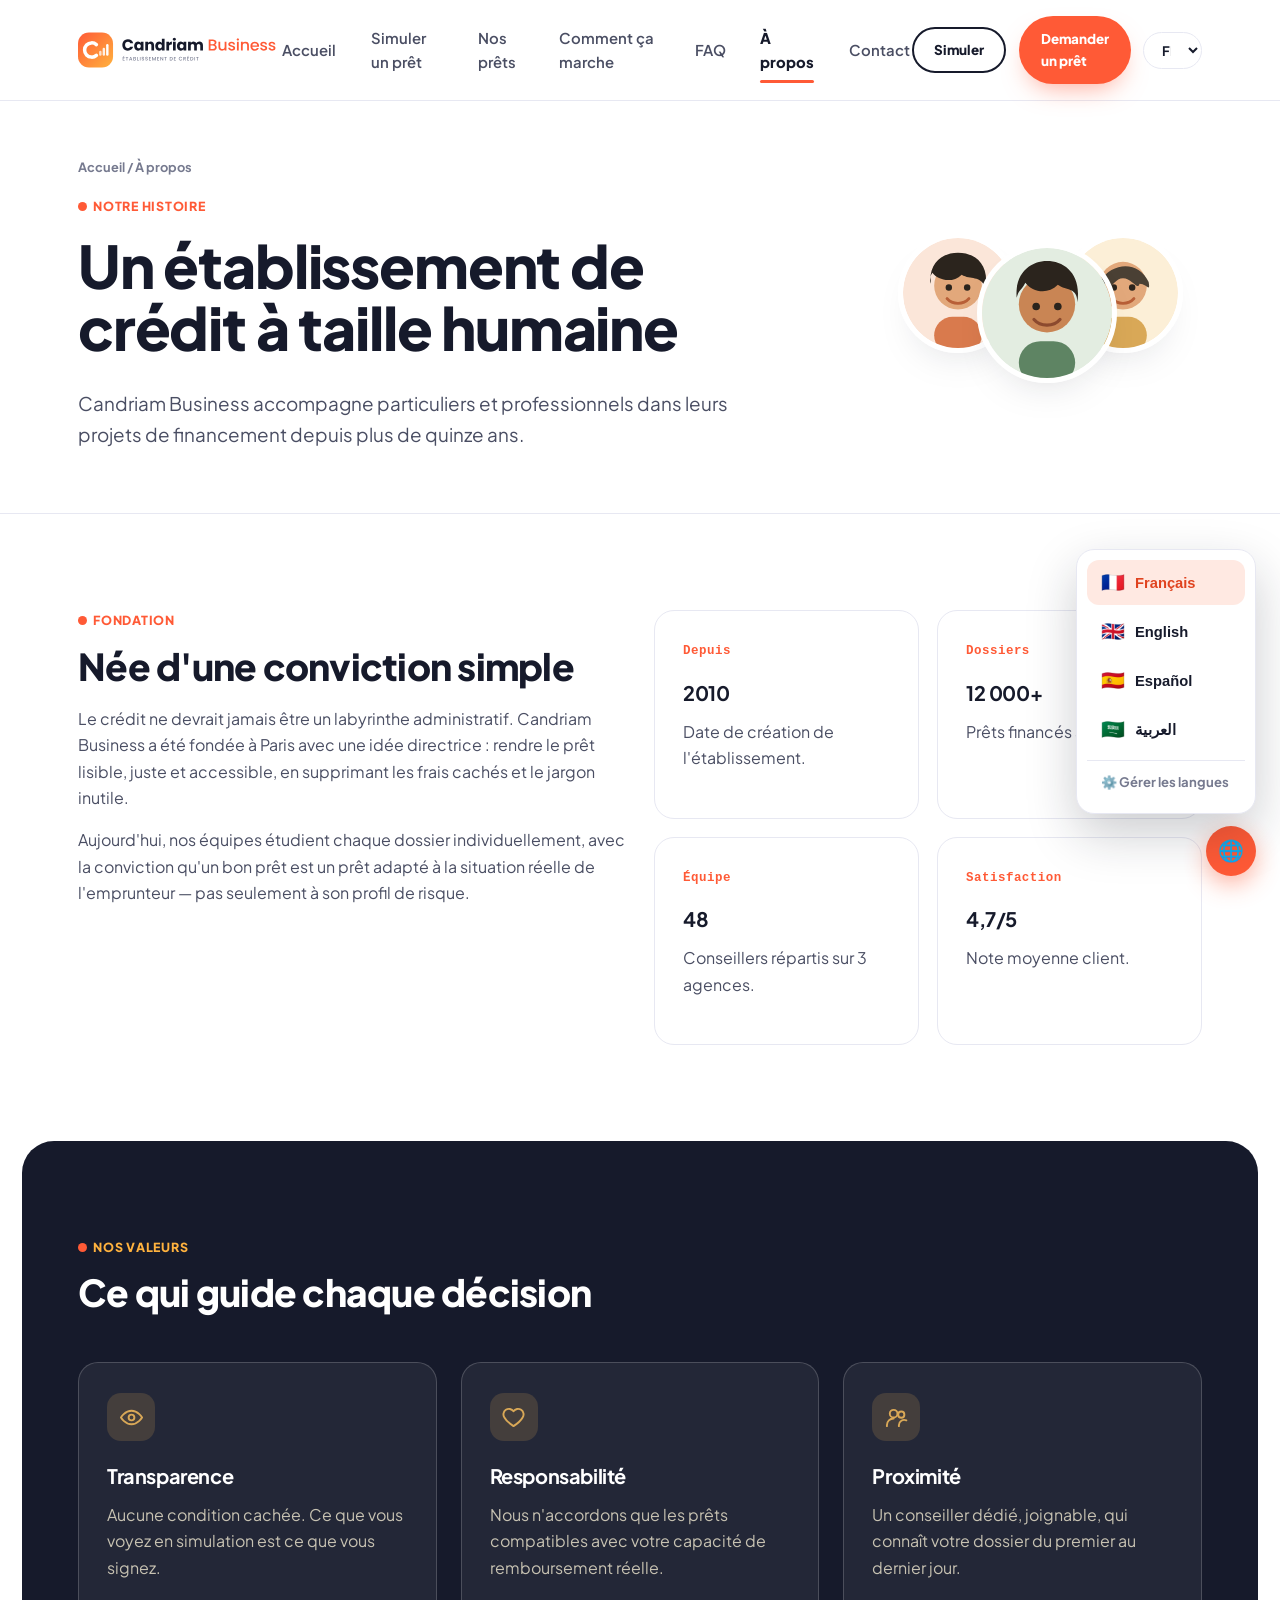
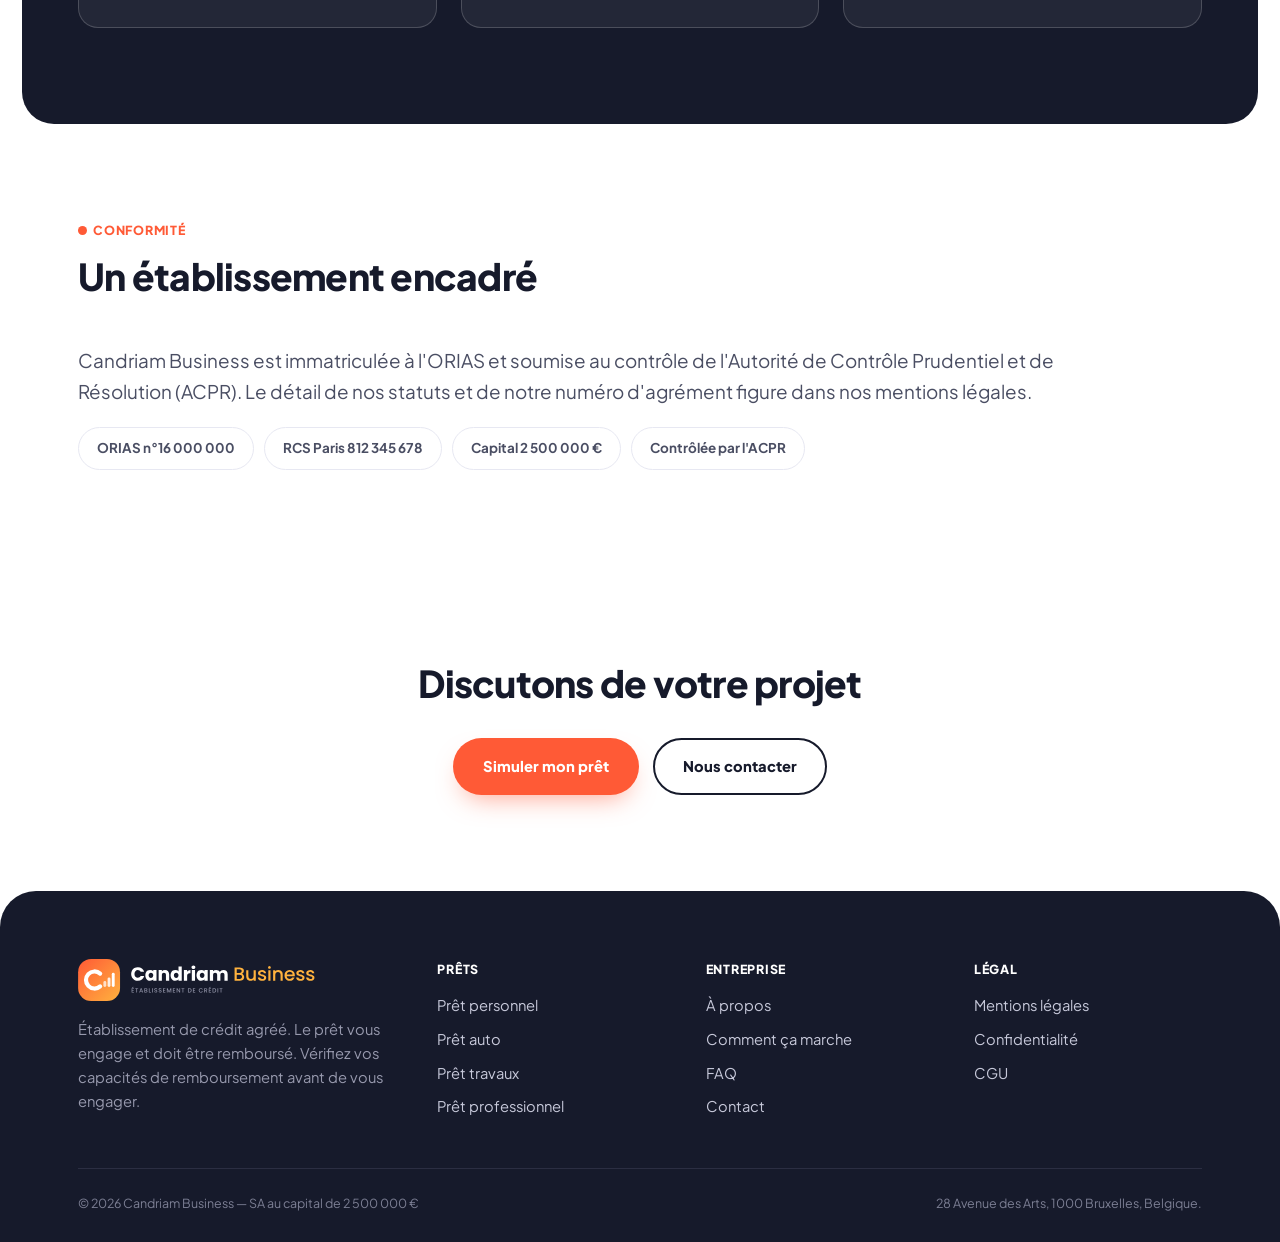
==== commit df326c4e: "Update a-propos.html" ====
--- a/a-propos.html
+++ b/a-propos.html
@@ -4,6 +4,9 @@
 <meta charset="UTF-8">
 <meta name="viewport" content="width=device-width, initial-scale=1.0">
 <title>À propos — Candriam Business</title>
+<link rel="icon" type="image/svg+xml" href="assets/logo/logo-symbole.svg">
+<link rel="icon" type="image/png" sizes="32x32" href="favicon-32.png">
+<link rel="apple-touch-icon" href="apple-touch-icon.png">
 <meta name="description" content="Découvrez l'histoire, les valeurs et l'agrément de Candriam Business.">
 <link rel="preconnect" href="https://fonts.googleapis.com">
 <link href="https://fonts.googleapis.com/css2?family=Fraunces:ital,opsz,wght@0,9..144,500;0,9..144,600;0,9..144,700;1,9..144,500&family=Plus+Jakarta+Sans:wght@400;500;600;700;800&family=JetBrains+Mono:wght@400;500;700&display=swap" rel="stylesheet">
@@ -13,10 +16,9 @@
 
 <header class="site-header">
   <div class="wrap">
-    <a href="index.html" class="brand">
-      <span class="brand-mark">FA</span>
-      <span class="brand-name">Candriam Business<br>Investissement<span data-i18n="brand_tagline">Établissement de crédit</span></span>
-    </a>
+    <a href="index.html" class="brand" aria-label="Candriam Business — Accueil">
+  <img src="logo-horizontal.svg" alt="Candriam Business" class="brand-logo" width="246" height="42">
+</a>
     <nav class="main-nav">
       <a href="index.html" data-i18n="nav_accueil">Accueil</a>
       <a href="simulation.html" data-i18n="nav_simuler">Simuler un prêt</a>
@@ -130,10 +132,9 @@
   <div class="wrap">
     <div class="footer-grid">
       <div class="footer-brand">
-        <a href="index.html" class="brand" style="margin-bottom:16px;">
-          <span class="brand-mark">FA</span>
-          <span class="brand-name" style="color:#fff;">Candriam Business<br>Investissement</span>
-        </a>
+        <a href="index.html" class="brand" style="margin-bottom:16px;" aria-label="Candriam Business — Accueil">
+  <img src="logo-horizontal-blanc.svg" alt="Candriam Business" class="brand-logo" width="246" height="42">
+</a>
         <p data-i18n="footer_disclaimer">Établissement de crédit agréé. Le prêt vous engage et doit être remboursé. Vérifiez vos capacités de remboursement avant de vous engager.</p>
       </div>
       <div>
--- a/style.css
+++ b/style.css
@@ -440,3 +440,5 @@
 @media (max-width:560px){
   .hero-stats{gap:14px;}
 }
+.brand-logo{height:42px;width:auto;display:block;}
+@media (max-width:760px){ .brand-logo{height:36px;} }
